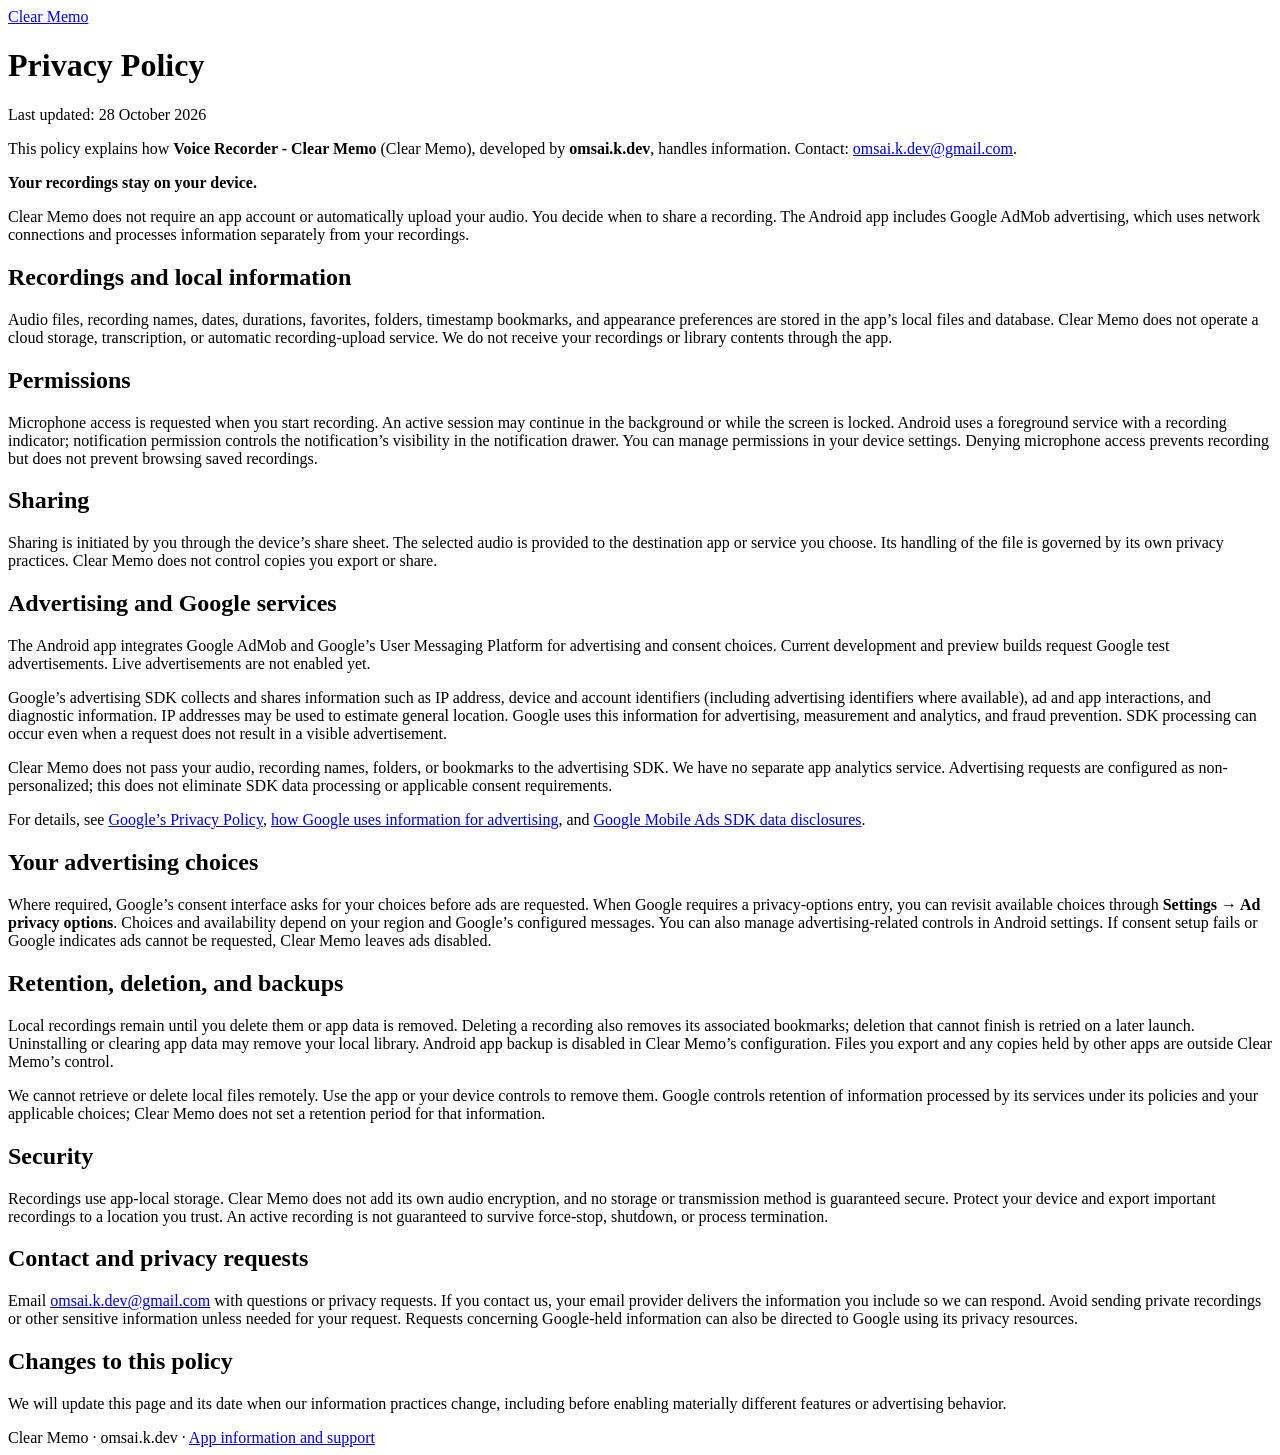
==== clear-memo/privacy/index.html @ 2c6a75b2 "Add files via upload" ====
<!doctype html>
<html lang="en">
  <head>
    <meta charset="utf-8" />
    <meta name="viewport" content="width=device-width, initial-scale=1" />
    <meta
      name="description"
      content="Privacy policy for Voice Recorder - Clear Memo, developed by omsai.k.dev."
    />
    <title>Privacy Policy · Clear Memo</title>
    <link rel="stylesheet" href="../styles.css" />
  </head>
  <body>
    <main>
      <header>
        <a class="brand" href="../">Clear Memo</a>
        <h1>Privacy Policy</h1>
        <p class="muted">Last updated: 28 October 2026</p>
        <p>
          This policy explains how
          <strong>Voice Recorder - Clear Memo</strong> (Clear Memo), developed
          by <strong>omsai.k.dev</strong>, handles information. Contact:
          <a href="mailto:omsai.k.dev@gmail.com">omsai.k.dev@gmail.com</a>.
        </p>
      </header>
      <section class="summary" aria-label="Privacy summary">
        <strong>Your recordings stay on your device.</strong>
        <p>
          Clear Memo does not require an app account or automatically upload
          your audio. You decide when to share a recording. The Android app
          includes Google AdMob advertising, which uses network connections and
          processes information separately from your recordings.
        </p>
      </section>
      <section>
        <h2>Recordings and local information</h2>
        <p>
          Audio files, recording names, dates, durations, favorites, folders,
          timestamp bookmarks, and appearance preferences are stored in the
          app’s local files and database. Clear Memo does not operate a cloud
          storage, transcription, or automatic recording-upload service. We do
          not receive your recordings or library contents through the app.
        </p>
        <h2>Permissions</h2>
        <p>
          Microphone access is requested when you start recording. An active
          session may continue in the background or while the screen is locked.
          Android uses a foreground service with a recording indicator;
          notification permission controls the notification’s visibility in the
          notification drawer. You can manage permissions in your device
          settings. Denying microphone access prevents recording but does not
          prevent browsing saved recordings.
        </p>
        <h2>Sharing</h2>
        <p>
          Sharing is initiated by you through the device’s share sheet. The
          selected audio is provided to the destination app or service you
          choose. Its handling of the file is governed by its own privacy
          practices. Clear Memo does not control copies you export or share.
        </p>
        <h2>Advertising and Google services</h2>
        <p>
          The Android app integrates Google AdMob and Google’s User Messaging
          Platform for advertising and consent choices. Current development and
          preview builds request Google test advertisements. Live advertisements
          are not enabled yet.
        </p>
        <p>
          Google’s advertising SDK collects and shares information such as IP
          address, device and account identifiers (including advertising
          identifiers where available), ad and app interactions, and diagnostic
          information. IP addresses may be used to estimate general location.
          Google uses this information for advertising, measurement and
          analytics, and fraud prevention. SDK processing can occur even when a
          request does not result in a visible advertisement.
        </p>
        <p>
          Clear Memo does not pass your audio, recording names, folders, or
          bookmarks to the advertising SDK. We have no separate app analytics
          service. Advertising requests are configured as non-personalized; this
          does not eliminate SDK data processing or applicable consent
          requirements.
        </p>
        <p>
          For details, see
          <a href="https://policies.google.com/privacy"
            >Google’s Privacy Policy</a
          >,
          <a href="https://policies.google.com/technologies/ads"
            >how Google uses information for advertising</a
          >, and
          <a
            href="https://developers.google.com/admob/android/privacy/play-data-disclosure"
            >Google Mobile Ads SDK data disclosures</a
          >.
        </p>
        <h2>Your advertising choices</h2>
        <p>
          Where required, Google’s consent interface asks for your choices
          before ads are requested. When Google requires a privacy-options
          entry, you can revisit available choices through
          <strong>Settings → Ad privacy options</strong>. Choices and
          availability depend on your region and Google’s configured messages.
          You can also manage advertising-related controls in Android settings.
          If consent setup fails or Google indicates ads cannot be requested,
          Clear Memo leaves ads disabled.
        </p>
        <h2>Retention, deletion, and backups</h2>
        <p>
          Local recordings remain until you delete them or app data is removed.
          Deleting a recording also removes its associated bookmarks; deletion
          that cannot finish is retried on a later launch. Uninstalling or
          clearing app data may remove your local library. Android app backup is
          disabled in Clear Memo’s configuration. Files you export and any
          copies held by other apps are outside Clear Memo’s control.
        </p>
        <p>
          We cannot retrieve or delete local files remotely. Use the app or your
          device controls to remove them. Google controls retention of
          information processed by its services under its policies and your
          applicable choices; Clear Memo does not set a retention period for
          that information.
        </p>
        <h2>Security</h2>
        <p>
          Recordings use app-local storage. Clear Memo does not add its own
          audio encryption, and no storage or transmission method is guaranteed
          secure. Protect your device and export important recordings to a
          location you trust. An active recording is not guaranteed to survive
          force-stop, shutdown, or process termination.
        </p>
        <h2>Contact and privacy requests</h2>
        <p>
          Email
          <a href="mailto:omsai.k.dev@gmail.com">omsai.k.dev@gmail.com</a> with
          questions or privacy requests. If you contact us, your email provider
          delivers the information you include so we can respond. Avoid sending
          private recordings or other sensitive information unless needed for
          your request. Requests concerning Google-held information can also be
          directed to Google using its privacy resources.
        </p>
        <h2>Changes to this policy</h2>
        <p>
          We will update this page and its date when our information practices
          change, including before enabling materially different features or
          advertising behavior.
        </p>
      </section>
      <footer>
        Clear Memo · omsai.k.dev · <a href="../">App information and support</a>
      </footer>
    </main>
  </body>
</html>
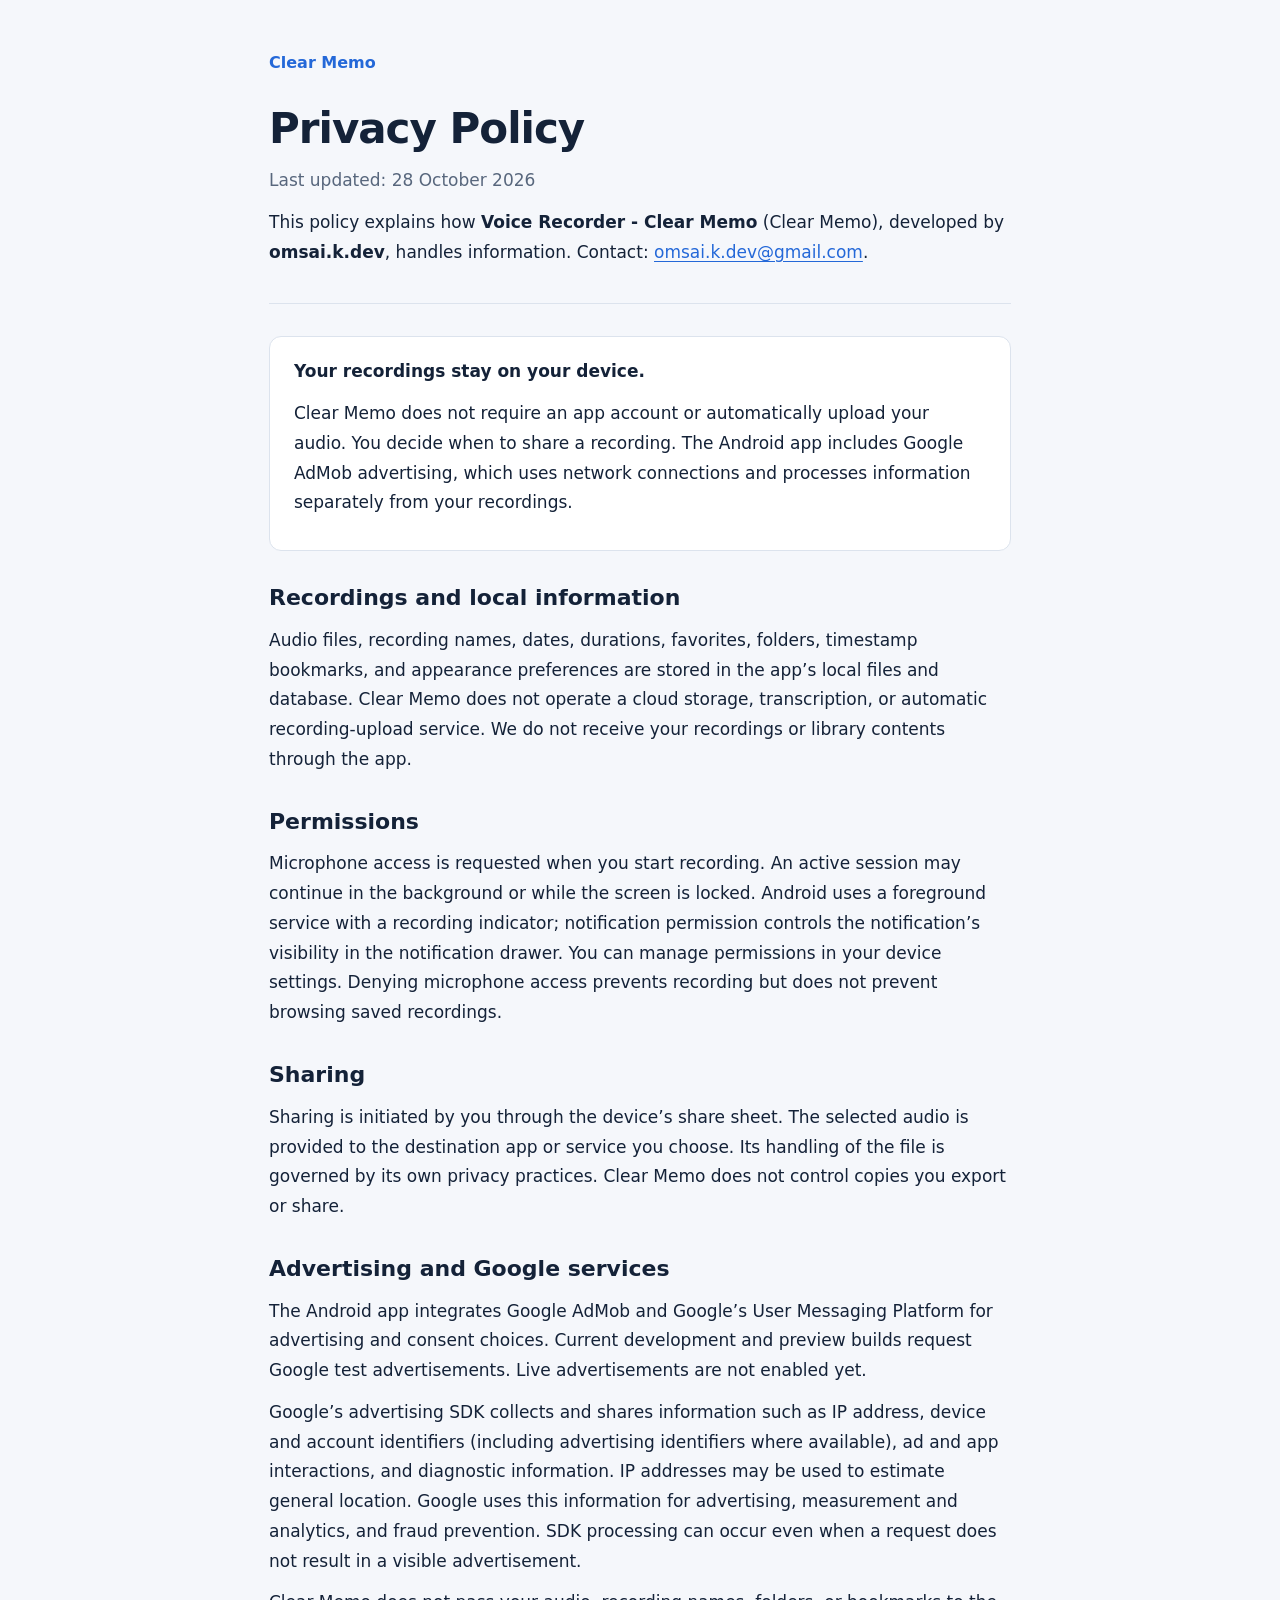
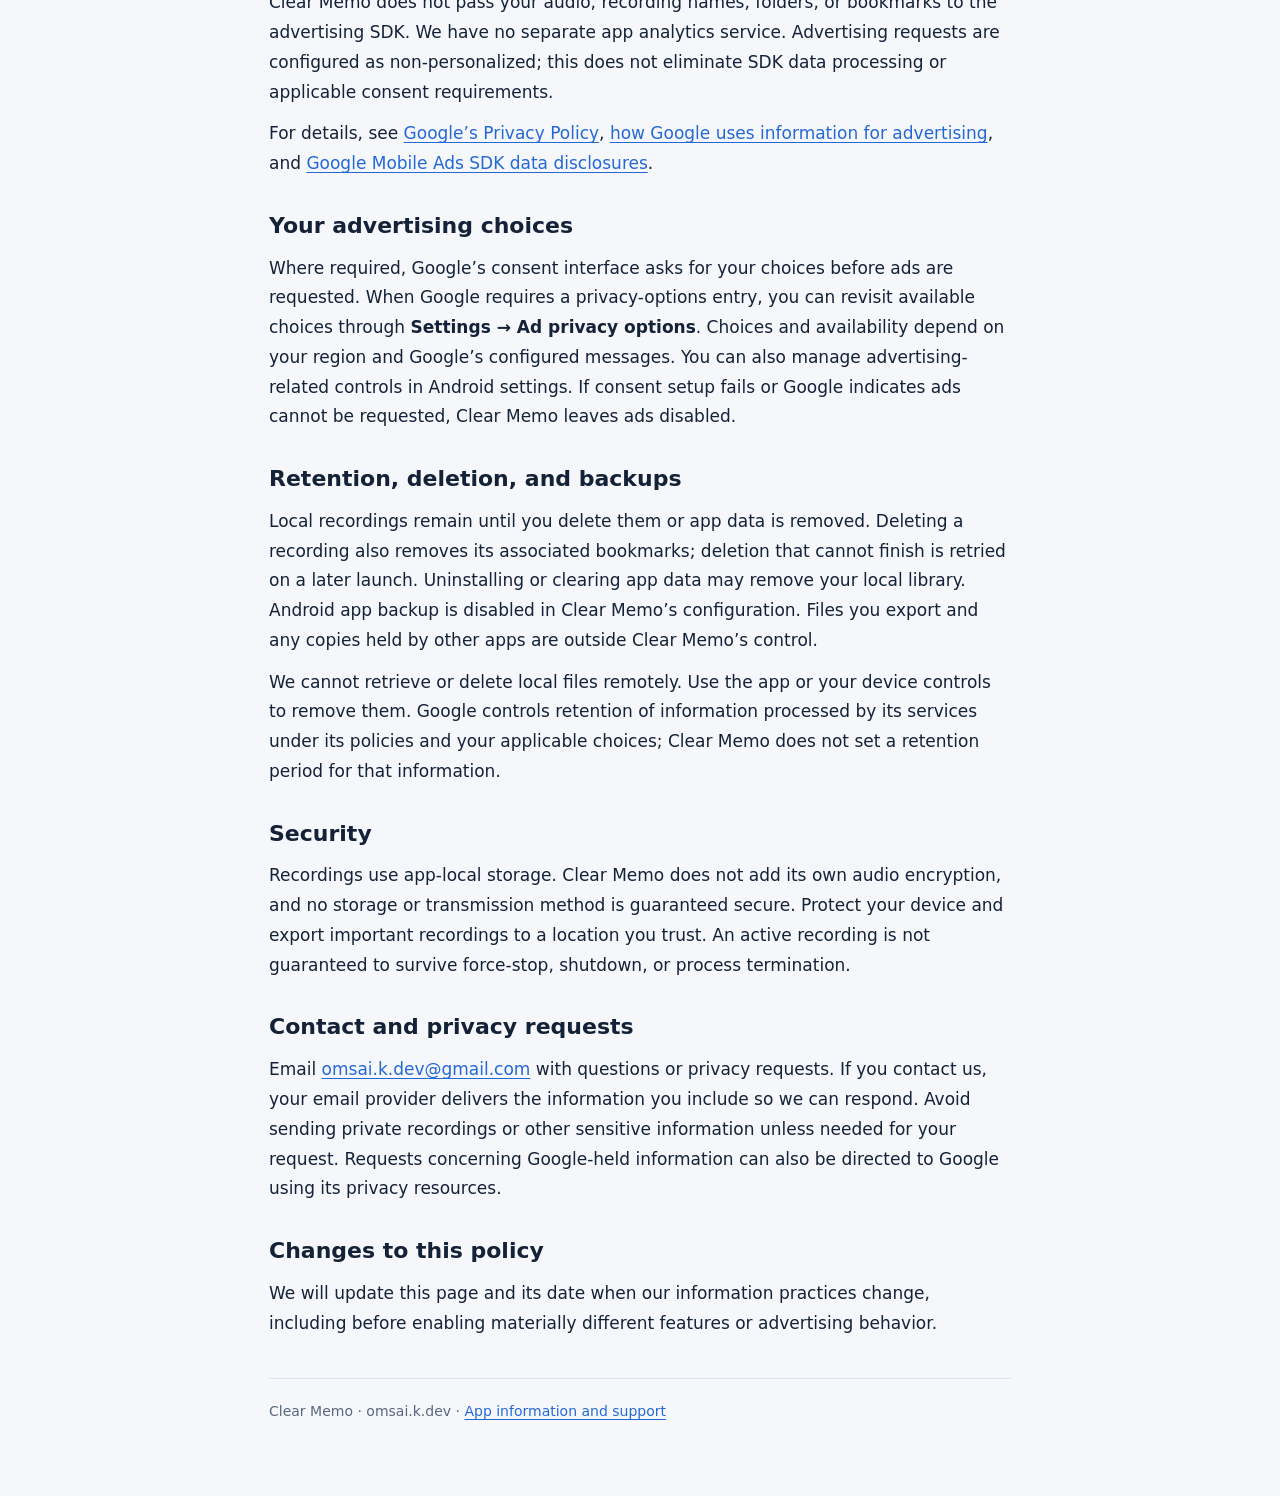
==== commit 284a9aa4: "fix: CSS" ====
--- a/clear-memo/privacy/index.html
+++ b/clear-memo/privacy/index.html
@@ -8,12 +8,12 @@
       content="Privacy policy for Voice Recorder - Clear Memo, developed by omsai.k.dev."
     />
     <title>Privacy Policy · Clear Memo</title>
-    <link rel="stylesheet" href="../styles.css" />
+    <link rel="stylesheet" href="/styles.css" />
   </head>
   <body>
     <main>
       <header>
-        <a class="brand" href="../">Clear Memo</a>
+        <a class="brand" href="/">Clear Memo</a>
         <h1>Privacy Policy</h1>
         <p class="muted">Last updated: 28 October 2026</p>
         <p>
@@ -147,7 +147,7 @@
         </p>
       </section>
       <footer>
-        Clear Memo · omsai.k.dev · <a href="../">App information and support</a>
+        Clear Memo · omsai.k.dev · <a href="/">App information and support</a>
       </footer>
     </main>
   </body>
--- a/styles.css
+++ b/styles.css
@@ -0,0 +1,97 @@
+:root {
+  color-scheme: light dark;
+  --bg: #f5f7fb;
+  --paper: #fff;
+  --text: #142238;
+  --muted: #58677d;
+  --line: #dce3ed;
+  --link: #2468d8;
+}
+* {
+  box-sizing: border-box;
+}
+body {
+  margin: 0;
+  background: var(--bg);
+  color: var(--text);
+  font:
+    17px/1.75 system-ui,
+    -apple-system,
+    BlinkMacSystemFont,
+    "Segoe UI",
+    sans-serif;
+}
+main {
+  max-width: 790px;
+  margin: 0 auto;
+  padding: 48px 24px 72px;
+}
+header {
+  padding-bottom: 24px;
+  border-bottom: 1px solid var(--line);
+  margin-bottom: 32px;
+}
+.brand {
+  font-size: 16px;
+  font-weight: 650;
+  text-decoration: none;
+}
+h1 {
+  font-size: clamp(30px, 6vw, 42px);
+  line-height: 1.2;
+  letter-spacing: -1px;
+  margin: 26px 0 12px;
+}
+h2 {
+  font-size: 22px;
+  line-height: 1.4;
+  margin: 32px 0 10px;
+}
+p,
+ul {
+  margin: 12px 0;
+}
+a {
+  color: var(--link);
+  text-underline-offset: 3px;
+  overflow-wrap: anywhere;
+}
+a:focus-visible {
+  outline: 3px solid var(--link);
+  outline-offset: 5px;
+  border-radius: 2px;
+}
+.muted,
+footer {
+  color: var(--muted);
+}
+.summary {
+  padding: 20px 24px;
+  border: 1px solid var(--line);
+  border-radius: 12px;
+  background: var(--paper);
+}
+footer {
+  margin-top: 40px;
+  padding-top: 20px;
+  border-top: 1px solid var(--line);
+  font-size: 14px;
+}
+@media (prefers-color-scheme: dark) {
+  :root {
+    --bg: #081220;
+    --paper: #111e32;
+    --text: #f4f7fc;
+    --muted: #9aaac2;
+    --line: #263a55;
+    --link: #75adff;
+  }
+}
+@media (max-width: 400px) {
+  main {
+    padding: 28px 20px 48px;
+  }
+  .summary {
+    padding: 16px;
+  }
+}
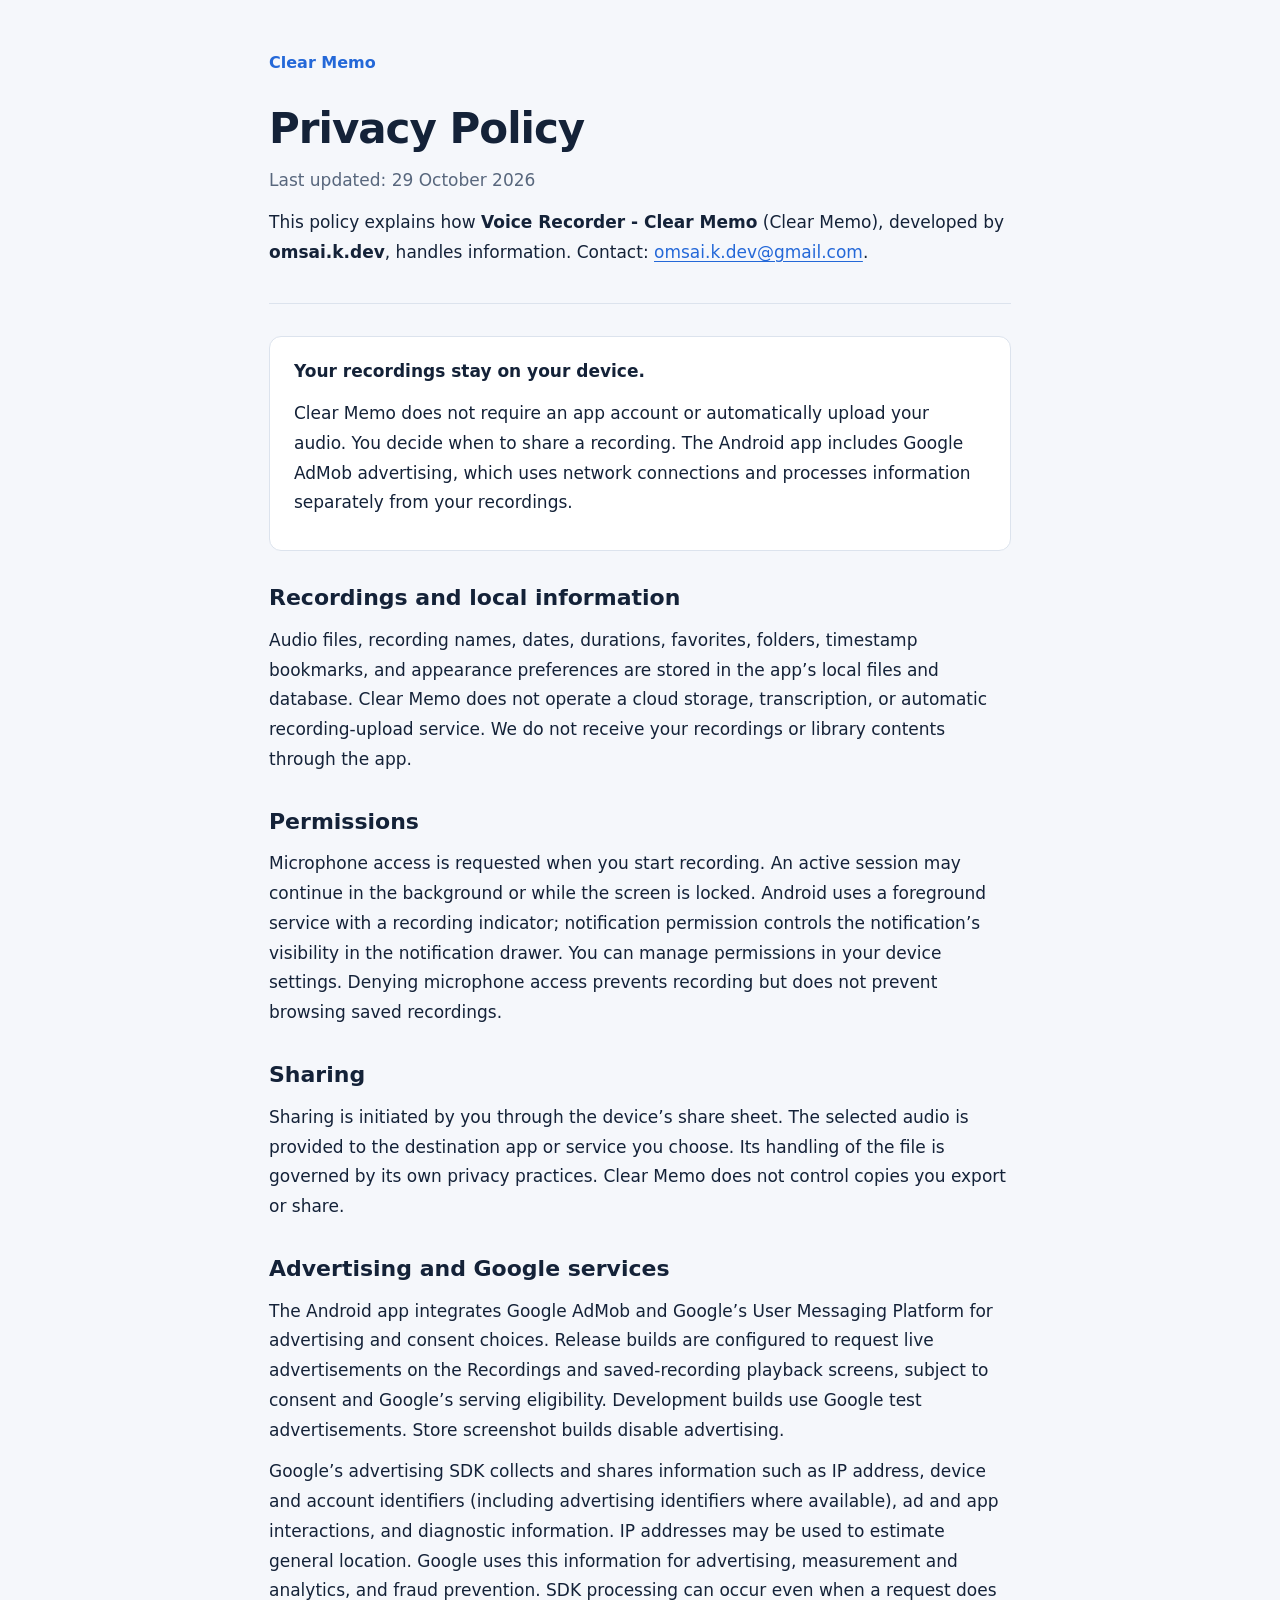
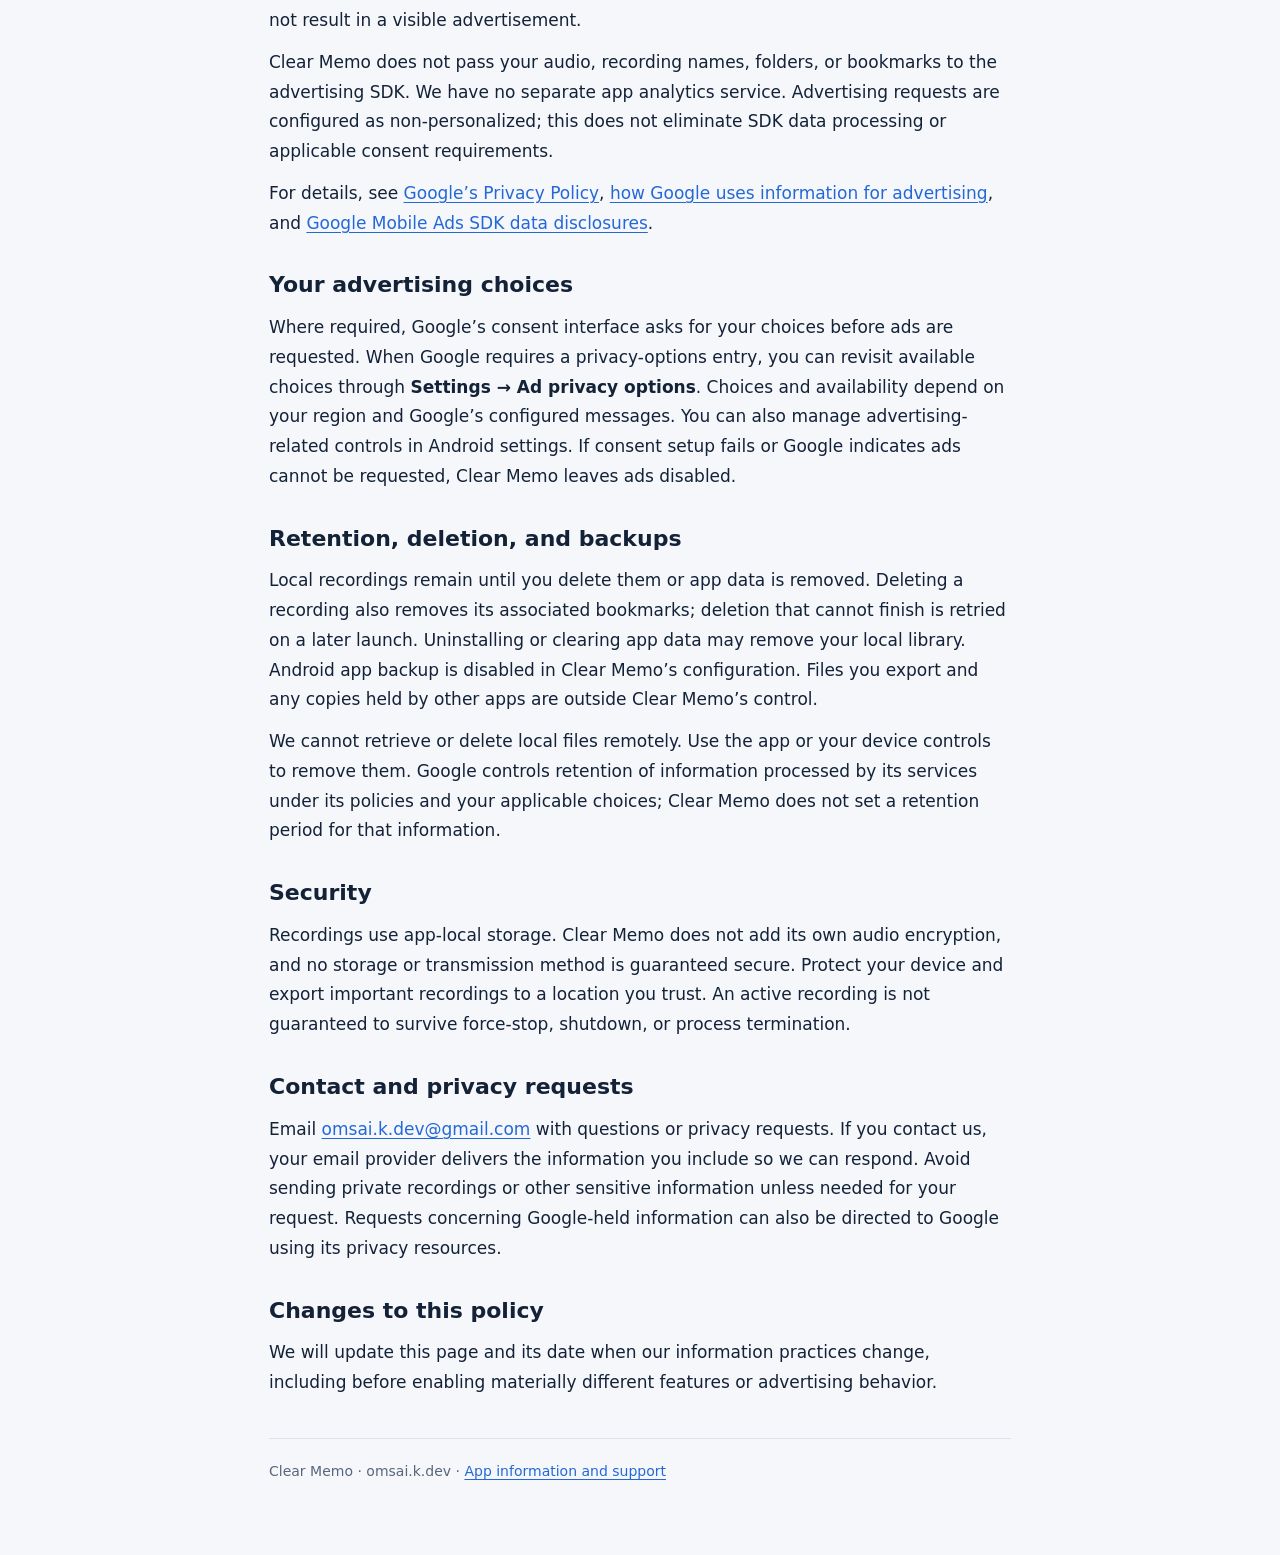
==== commit b7890fb6: "Added clear-memo main page" ====
--- a/clear-memo/privacy/index.html
+++ b/clear-memo/privacy/index.html
@@ -13,9 +13,9 @@
   <body>
     <main>
       <header>
-        <a class="brand" href="/">Clear Memo</a>
+        <a class="brand" href="/clear-memo/">Clear Memo</a>
         <h1>Privacy Policy</h1>
-        <p class="muted">Last updated: 28 October 2026</p>
+        <p class="muted">Last updated: 29 October 2026</p>
         <p>
           This policy explains how
           <strong>Voice Recorder - Clear Memo</strong> (Clear Memo), developed
@@ -61,9 +61,11 @@
         <h2>Advertising and Google services</h2>
         <p>
           The Android app integrates Google AdMob and Google’s User Messaging
-          Platform for advertising and consent choices. Current development and
-          preview builds request Google test advertisements. Live advertisements
-          are not enabled yet.
+          Platform for advertising and consent choices. Release builds are configured
+          to request live advertisements on the Recordings and saved-recording
+          playback screens, subject to consent and Google’s serving eligibility.
+          Development builds use Google test advertisements. Store screenshot
+          builds disable advertising.
         </p>
         <p>
           Google’s advertising SDK collects and shares information such as IP
@@ -147,7 +149,7 @@
         </p>
       </section>
       <footer>
-        Clear Memo · omsai.k.dev · <a href="/">App information and support</a>
+        Clear Memo · omsai.k.dev · <a href="/clear-memo/">App information and support</a>
       </footer>
     </main>
   </body>
